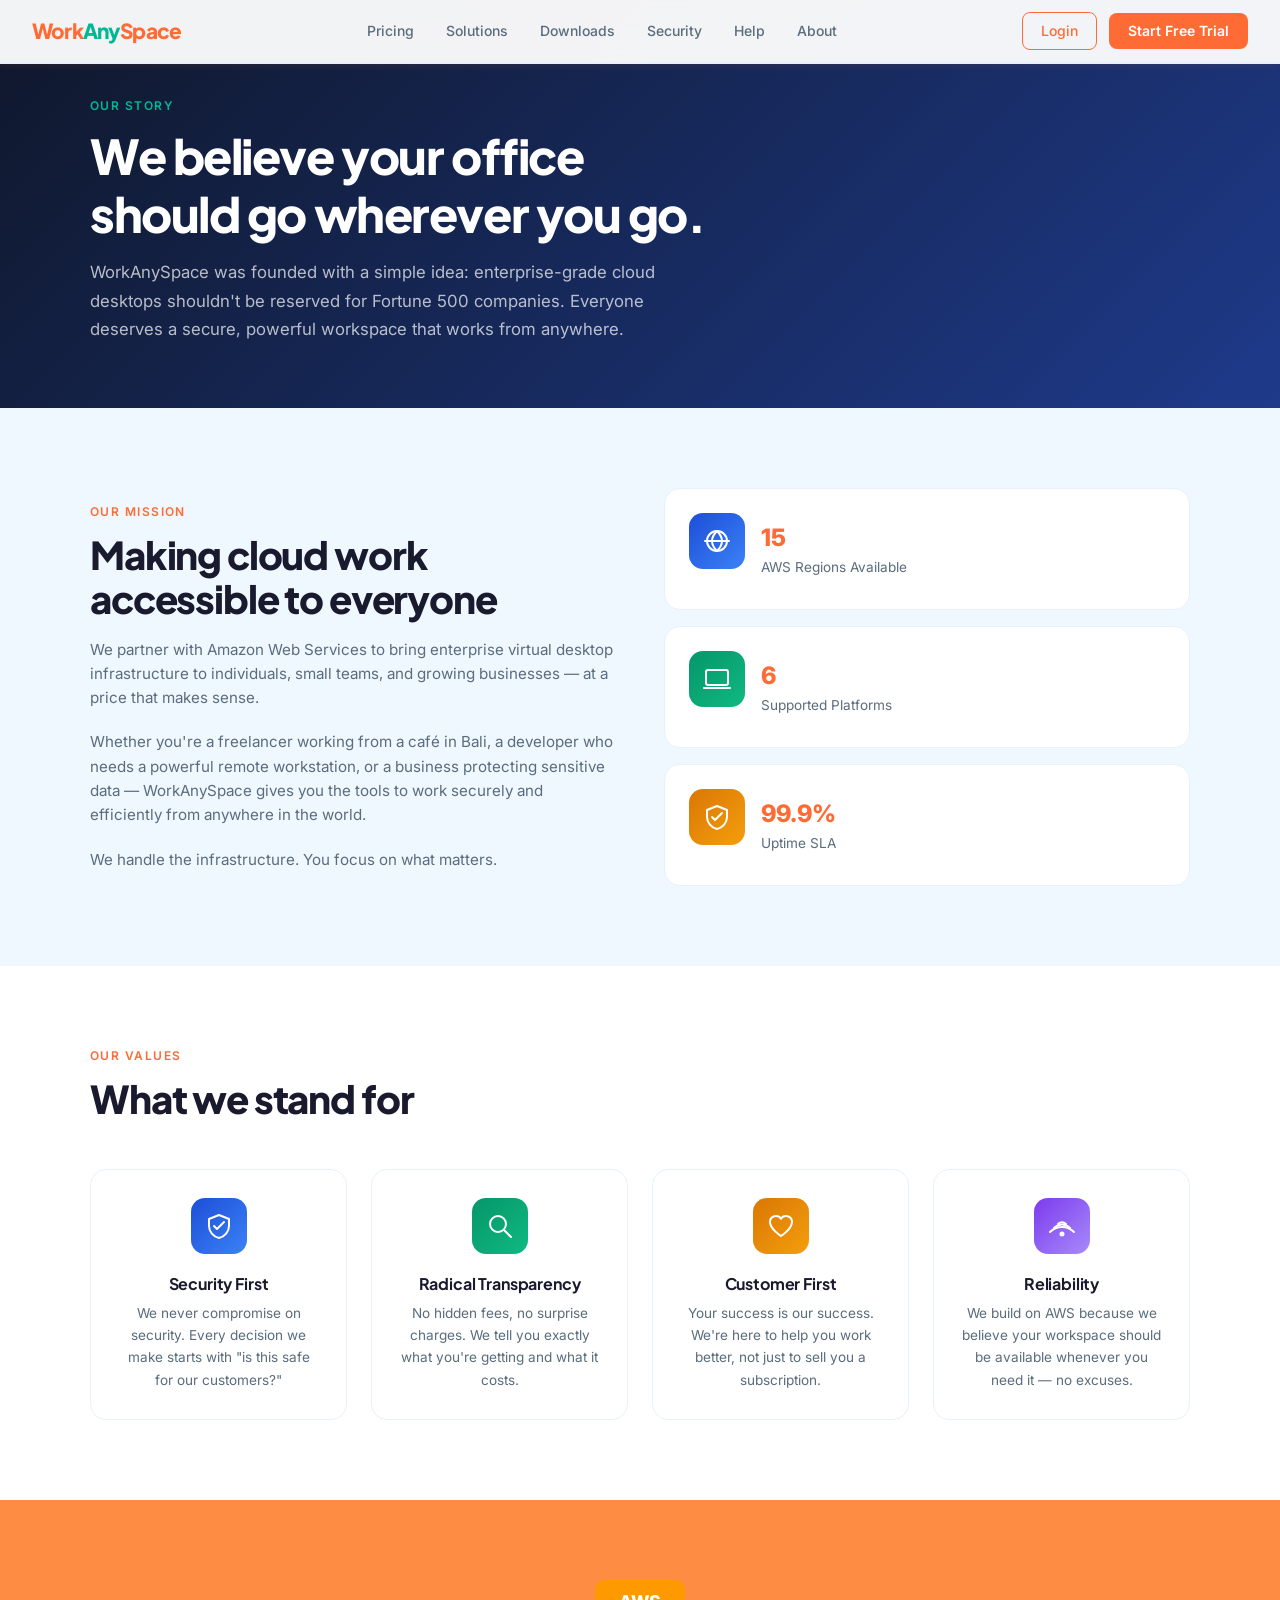
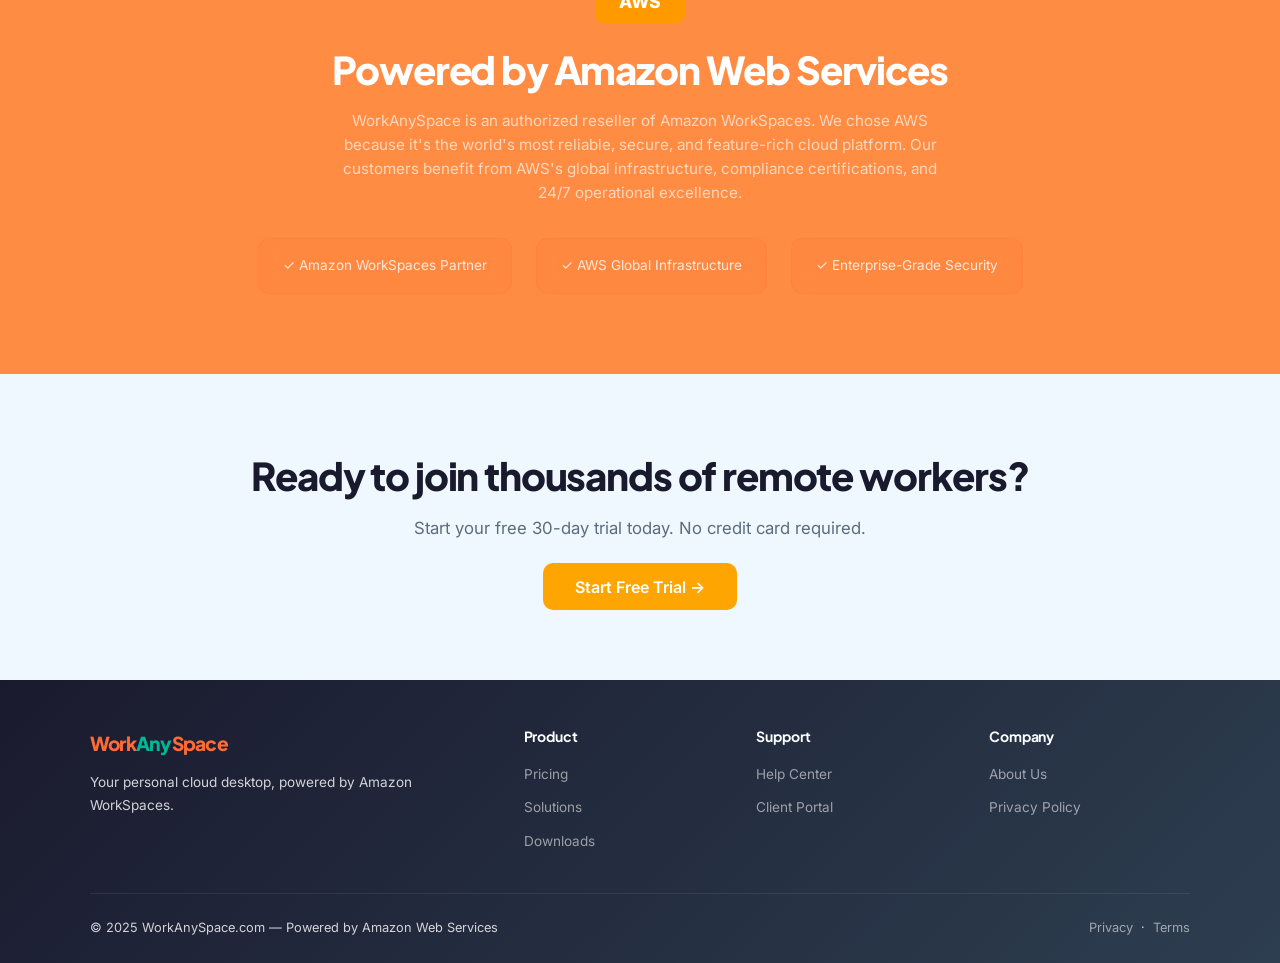
==== about.html @ a906f974 "Add files via upload" ====
<!DOCTYPE html>
<html lang="en">
<head>
  <meta charset="UTF-8" />
  <meta name="viewport" content="width=device-width, initial-scale=1.0" />
  <title>About Us – WorkAnySpace</title>
  <meta name="description" content="Learn about WorkAnySpace — our mission to make cloud desktops accessible to everyone, powered by Amazon Web Services." />
  <link rel="stylesheet" href="styles.css" />
  <!-- Google tag (gtag.js) -->
  <script async src="https://www.googletagmanager.com/gtag/js?id=G-0SPVFYB1VT"></script>
  <script>
    window.dataLayer = window.dataLayer || [];
    function gtag(){dataLayer.push(arguments);}
    gtag('js', new Date());
    gtag('config', 'G-0SPVFYB1VT');
  </script>
</head>
<body>

<nav>
  <a href="index.html" class="nav-logo">Work<span>Any</span>Space</a>
  <ul class="nav-links">
    <li><a href="pricing.html">Pricing</a></li>
    <li><a href="solutions.html">Solutions</a></li>
    <li><a href="downloads.html">Downloads</a></li>
    <li><a href="security.html">Security</a></li>
    <li><a href="help.html">Help</a></li>
    <li><a href="about.html">About</a></li>
  </ul>
  <div class="nav-actions">
    <a href="dashboard.html" class="btn-outline">Login</a>
    <a href="pricing.html" class="btn-primary">Start Free Trial</a>
  </div>
</nav>

<!-- ABOUT HERO -->
<div class="about-hero">
  <div class="section-inner">
    <div class="section-label" style="color:var(--accent-green);">Our Story</div>
    <h1>We believe your office<br/>should go wherever you go.</h1>
    <p>WorkAnySpace was founded with a simple idea: enterprise-grade cloud desktops shouldn't be reserved for Fortune 500 companies. Everyone deserves a secure, powerful workspace that works from anywhere.</p>
  </div>
</div>

<!-- MISSION -->
<section style="background: var(--bg-light);">
  <div class="section-inner">
    <div style="display:grid; grid-template-columns: 1fr 1fr; gap:3rem; align-items:center;">
      <div>
        <div class="section-label">Our Mission</div>
        <h2 class="section-title">Making cloud work accessible to everyone</h2>
        <p style="color:var(--text-muted); font-size:0.95rem; margin-bottom:1.25rem;">We partner with Amazon Web Services to bring enterprise virtual desktop infrastructure to individuals, small teams, and growing businesses — at a price that makes sense.</p>
        <p style="color:var(--text-muted); font-size:0.95rem; margin-bottom:1.25rem;">Whether you're a freelancer working from a café in Bali, a developer who needs a powerful remote workstation, or a business protecting sensitive data — WorkAnySpace gives you the tools to work securely and efficiently from anywhere in the world.</p>
        <p style="color:var(--text-muted); font-size:0.95rem;">We handle the infrastructure. You focus on what matters.</p>
      </div>
      <div style="display:flex; flex-direction:column; gap:1rem;">
        <div style="background:var(--bg-white); border:1px solid var(--border); border-radius:16px; padding:1.5rem; display:flex; gap:1rem; align-items:center;">
          <div class="icon"><svg viewBox="0 0 28 28" fill="none" stroke="#fff" stroke-width="2" stroke-linecap="round" stroke-linejoin="round"><circle cx="14" cy="14" r="10"/><path d="M2 14h24M14 4c-3 3-5 6-5 10s2 7 5 10M14 4c3 3 5 6 5 10s-2 7-5 10"/></svg></div>
          <div>
            <div style="font-size:1.5rem; font-weight:800; color:var(--primary);">15</div>
            <div style="font-size:0.85rem; color:var(--text-muted);">AWS Regions Available</div>
          </div>
        </div>
        <div style="background:var(--bg-white); border:1px solid var(--border); border-radius:16px; padding:1.5rem; display:flex; gap:1rem; align-items:center;">
          <div class="icon icon-green"><svg viewBox="0 0 28 28" fill="none" stroke="#fff" stroke-width="2" stroke-linecap="round" stroke-linejoin="round"><rect x="3" y="5" width="22" height="15" rx="2"/><path d="M1 23h26"/><path d="M10 20h8"/></svg></div>
          <div>
            <div style="font-size:1.5rem; font-weight:800; color:var(--primary);">6</div>
            <div style="font-size:0.85rem; color:var(--text-muted);">Supported Platforms</div>
          </div>
        </div>
        <div style="background:var(--bg-white); border:1px solid var(--border); border-radius:16px; padding:1.5rem; display:flex; gap:1rem; align-items:center;">
          <div class="icon icon-orange"><svg viewBox="0 0 28 28" fill="none" stroke="#fff" stroke-width="2" stroke-linecap="round" stroke-linejoin="round"><path d="M14 3L4 7v7c0 5.5 4.3 10.7 10 12 5.7-1.3 10-6.5 10-12V7L14 3z"/><polyline points="9,14 12,17 19,10"/></svg></div>
          <div>
            <div style="font-size:1.5rem; font-weight:800; color:var(--primary);">99.9%</div>
            <div style="font-size:0.85rem; color:var(--text-muted);">Uptime SLA</div>
          </div>
        </div>
      </div>
    </div>
  </div>
</section>

<!-- VALUES -->
<section style="background: var(--bg-white);">
  <div class="section-inner">
    <div class="section-label">Our Values</div>
    <h2 class="section-title">What we stand for</h2>
    <div class="values-grid">
      <div class="value-card">
        <div class="value-icon"><div class="icon"><svg viewBox="0 0 28 28" fill="none" stroke="#fff" stroke-width="2" stroke-linecap="round" stroke-linejoin="round"><path d="M14 3L4 7v7c0 5.5 4.3 10.7 10 12 5.7-1.3 10-6.5 10-12V7L14 3z"/><polyline points="9,14 12,17 19,10"/></svg></div></div>
        <h3>Security First</h3>
        <p>We never compromise on security. Every decision we make starts with "is this safe for our customers?"</p>
      </div>
      <div class="value-card">
        <div class="value-icon"><div class="icon icon-green"><svg viewBox="0 0 28 28" fill="none" stroke="#fff" stroke-width="2" stroke-linecap="round" stroke-linejoin="round"><circle cx="12" cy="12" r="8"/><line x1="18" y1="18" x2="25" y2="25"/></svg></div></div>
        <h3>Radical Transparency</h3>
        <p>No hidden fees, no surprise charges. We tell you exactly what you're getting and what it costs.</p>
      </div>
      <div class="value-card">
        <div class="value-icon"><div class="icon icon-orange"><svg viewBox="0 0 28 28" fill="none" stroke="#fff" stroke-width="2" stroke-linecap="round" stroke-linejoin="round"><path d="M14 24S3 17 3 10a6 6 0 0111-3.3A6 6 0 0125 10c0 7-11 14-11 14z"/></svg></div></div>
        <h3>Customer First</h3>
        <p>Your success is our success. We're here to help you work better, not just to sell you a subscription.</p>
      </div>
      <div class="value-card">
        <div class="value-icon"><div class="icon icon-purple"><svg viewBox="0 0 28 28" fill="none" stroke="#fff" stroke-width="2" stroke-linecap="round" stroke-linejoin="round"><path d="M2 20c3.3-3.3 7.8-5 12-5s8.7 1.7 12 5"/><path d="M6 16c2.2-2.2 5.2-3.5 8-3.5s5.8 1.3 8 3.5"/><path d="M10 12c1.1-1.1 2.6-1.8 4-1.8s2.9.7 4 1.8"/><circle cx="14" cy="22" r="1.5" fill="#fff"/></svg></div></div>
        <h3>Reliability</h3>
        <p>We build on AWS because we believe your workspace should be available whenever you need it — no excuses.</p>
      </div>
    </div>
  </div>
</section>

<!-- AWS PARTNERSHIP -->
<section style="background: var(--primary-dark);">
  <div class="section-inner" style="text-align:center;">
    <div style="display:inline-block; background:#FF9900; color:#fff; font-weight:800; padding:0.5rem 1.5rem; border-radius:10px; font-size:1.1rem; margin-bottom:1.5rem;">AWS</div>
    <h2 class="section-title" style="color:#fff;">Powered by Amazon Web Services</h2>
    <p style="color:rgba(255,255,255,0.65); max-width:600px; margin:0 auto 2rem; font-size:0.95rem;">WorkAnySpace is an authorized reseller of Amazon WorkSpaces. We chose AWS because it's the world's most reliable, secure, and feature-rich cloud platform. Our customers benefit from AWS's global infrastructure, compliance certifications, and 24/7 operational excellence.</p>
    <div style="display:flex; justify-content:center; gap:1.5rem; flex-wrap:wrap;">
      <div style="background:var(--glass-bg); border:1px solid var(--glass-border); border-radius:12px; padding:1rem 1.5rem; color:rgba(255,255,255,0.8); font-size:0.85rem; backdrop-filter:blur(8px);">✓ Amazon WorkSpaces Partner</div>
      <div style="background:var(--glass-bg); border:1px solid var(--glass-border); border-radius:12px; padding:1rem 1.5rem; color:rgba(255,255,255,0.8); font-size:0.85rem; backdrop-filter:blur(8px);">✓ AWS Global Infrastructure</div>
      <div style="background:var(--glass-bg); border:1px solid var(--glass-border); border-radius:12px; padding:1rem 1.5rem; color:rgba(255,255,255,0.8); font-size:0.85rem; backdrop-filter:blur(8px);">✓ Enterprise-Grade Security</div>
    </div>
  </div>
</section>

<!-- CTA -->
<section style="background: var(--bg-light); text-align:center;">
  <div class="section-inner">
    <h2 class="section-title">Ready to join thousands of remote workers?</h2>
    <p class="section-sub" style="margin: 0 auto 2rem;">Start your free 30-day trial today. No credit card required.</p>
    <a href="pricing.html" class="btn-primary btn-large btn-orange">Start Free Trial →</a>
  </div>
</section>

<footer>
  <div class="footer-grid">
    <div class="footer-brand">
      <a href="index.html" class="nav-logo">Work<span>Any</span>Space</a>
      <p>Your personal cloud desktop, powered by Amazon WorkSpaces.</p>
    </div>
    <div class="footer-col"><h4>Product</h4><ul>
      <li><a href="pricing.html">Pricing</a></li>
      <li><a href="solutions.html">Solutions</a></li>
      <li><a href="downloads.html">Downloads</a></li>
    </ul></div>
    <div class="footer-col"><h4>Support</h4><ul>
      <li><a href="help.html">Help Center</a></li>
      <li><a href="dashboard.html">Client Portal</a></li>
    </ul></div>
    <div class="footer-col"><h4>Company</h4><ul>
      <li><a href="about.html">About Us</a></li>
      <li><a href="privacy.html">Privacy Policy</a></li>
    </ul></div>
  </div>
  <div class="footer-bottom">
    <span>© 2025 WorkAnySpace.com — Powered by Amazon Web Services</span>
    <span><a href="privacy.html">Privacy</a> &nbsp;·&nbsp; <a href="terms.html">Terms</a></span>
  </div>
</footer>

</body>
</html>
---- styles.css ----
@import url('https://fonts.googleapis.com/css2?family=Plus+Jakarta+Sans:wght@400;500;600;700;800&family=Inter:wght@300;400;500;600&display=swap');

:root {
  --primary: #FF6B35;
  --primary-dark: #FF8C42;
  --accent-green: #00B894;
  --accent-orange: #FFA502;
  --bg-light: #F0F8FF;
  --bg-white: #ffffff;
  --text-dark: #1A1A2E;
  --text-muted: #5A6C7D;
  --border: #E8F0FF;
  --glass-bg: rgba(255, 107, 53, 0.1);
  --glass-border: rgba(255, 107, 53, 0.2);
  --font-heading: 'Plus Jakarta Sans', sans-serif;
  --font-body: 'Inter', sans-serif;
}

html {
  box-sizing: border-box;
}

*, *::before, *::after {
  box-sizing: inherit;
  margin: 0;
  padding: 0;
}

body {
  font-family: var(--font-body);
  background: var(--bg-light);
  color: var(--text-dark);
  line-height: 1.6;
  font-size: 16px;
  -webkit-font-smoothing: antialiased;
  -moz-osx-font-smoothing: grayscale;
  overflow-x: hidden;
}

/* Apply heading font to all headings */
h1, h2, h3, h4, h5, h6 {
  font-family: var(--font-heading);
  line-height: 1.2;
  letter-spacing: -0.02em;
}

p, li, label, input, select, textarea, button, a {
  font-family: var(--font-body);
  line-height: 1.6;
}

/* Tighten letter-spacing on large display headings */
.hero h1, .section-title, .about-hero h1, .page-hero h1, .dash-header h1 {
  font-family: var(--font-heading);
  letter-spacing: -0.03em;
}

/* NAV */
nav {
  position: fixed; top: 0; width: 100%; z-index: 1000;
  background: rgba(255, 255, 255, 0.95);
  backdrop-filter: blur(12px);
  border-bottom: 2px solid #E8F0FF;
  padding: 0 2rem;
  display: flex; align-items: center; justify-content: space-between;
  height: 64px;
  max-width: 100%;
  box-sizing: border-box;
  box-shadow: 0 2px 8px rgba(255, 107, 53, 0.1);
}
.nav-logo {
  font-family: var(--font-heading);
  font-size: 1.3rem; font-weight: 800; color: #FF6B35;
  text-decoration: none; letter-spacing: -0.04em;
}
.nav-logo span { color: #00B894; }
.nav-links { display: flex; gap: 2rem; list-style: none; }
.nav-links a {
  color: #5A6C7D; text-decoration: none;
  font-size: 0.875rem; font-weight: 500; transition: color 0.2s;
  letter-spacing: 0;
}
.nav-links a:hover { color: #FF6B35; }
.nav-actions { display: flex; gap: 0.75rem; align-items: center; }
.btn-outline {
  padding: 0.45rem 1.1rem; border: 1.5px solid #FF6B35;
  color: #FF6B35; border-radius: 8px; text-decoration: none;
  font-size: 0.875rem; font-weight: 500; transition: all 0.2s;
  font-family: var(--font-body); letter-spacing: 0;
}
.btn-outline:hover { border-color: #FF6B35; background: rgba(255, 107, 53, 0.1); }
.btn-primary {
  padding: 0.45rem 1.2rem; background: #FF6B35;
  color: #fff; border-radius: 8px; text-decoration: none;
  font-size: 0.875rem; font-weight: 600; transition: all 0.2s;
  border: none; cursor: pointer;
  font-family: var(--font-body); letter-spacing: 0;
}
.btn-primary:hover { background: #FF8C42; transform: translateY(-1px); }
.btn-large {
  padding: 0.85rem 2rem; font-size: 1rem; border-radius: 10px;
}
.btn-orange {
  background: var(--accent-orange); color: #fff;
}
.btn-orange:hover { background: #D97706; }

/* HERO */
.hero {
  min-height: 100vh;
  background: linear-gradient(135deg, #E8F4FF 0%, #B3E5FC 50%, #81D4FA 100%);
  display: flex; align-items: center; justify-content: center;
  text-align: center; padding: 6rem 2rem 4rem;
  position: relative; overflow: hidden;
}
.hero::before {
  content: '';
  position: absolute; inset: 0;
  background: radial-gradient(ellipse at 50% 50%, rgba(255, 107, 53, 0.15) 0%, transparent 70%);
}
.hero-grid {
  position: absolute; inset: 0; opacity: 0.05;
  background-image: linear-gradient(rgba(255,255,255,0.5) 1px, transparent 1px),
    linear-gradient(90deg, rgba(255,255,255,0.5) 1px, transparent 1px);
  background-size: 60px 60px;
}
.hero-content { position: relative; z-index: 1; max-width: 800px; }
.status-badge {
  display: inline-flex; align-items: center; gap: 0.5rem;
  background: rgba(16,185,129,0.15); border: 1px solid rgba(16,185,129,0.3);
  color: var(--accent-green); padding: 0.35rem 1rem; border-radius: 999px;
  font-size: 0.8rem; font-weight: 500; margin-bottom: 1.5rem;
}
.status-dot {
  width: 8px; height: 8px; background: var(--accent-green);
  border-radius: 50%; animation: pulse 2s infinite;
}
@keyframes pulse {
  0%,100% { opacity: 1; transform: scale(1); }
  50% { opacity: 0.5; transform: scale(1.3); }
}
.hero h1 {
  font-family: var(--font-heading);
  font-size: clamp(2.4rem, 5.5vw, 4rem); font-weight: 800;
  color: #1A1A2E; line-height: 1.1; margin-bottom: 1.25rem;
  letter-spacing: -0.03em;
}
.hero h1 span { color: #FF6B35; }
.hero p {
  font-family: var(--font-body);
  font-size: 1.125rem; color: #5A6C7D;
  max-width: 580px; margin: 0 auto 2rem;
  line-height: 1.7; font-weight: 400;
}
.hero-cta { display: flex; gap: 1rem; justify-content: center; flex-wrap: wrap; }
.free-note {
  margin-top: 1rem; font-size: 0.8rem; color: rgba(255,255,255,0.45);
}
.hero-devices {
  margin-top: 4rem; display: flex; justify-content: center; gap: 1.5rem;
  flex-wrap: wrap;
}
.device-pill {
  background: var(--glass-bg); border: 1px solid var(--glass-border);
  backdrop-filter: blur(8px); color: rgba(255,255,255,0.8);
  padding: 0.4rem 1rem; border-radius: 999px; font-size: 0.8rem;
}

/* SECTIONS */
section { padding: 5rem 2rem; box-sizing: border-box; }
.section-inner { max-width: 1100px; margin: 0 auto; }
.section-label {
  font-family: var(--font-body);
  font-size: 0.75rem; font-weight: 600; letter-spacing: 0.12em;
  text-transform: uppercase; color: var(--primary); margin-bottom: 0.75rem;
}
.section-title {
  font-family: var(--font-heading);
  font-size: clamp(1.9rem, 3vw, 2.6rem); font-weight: 800;
  color: var(--text-dark); letter-spacing: -0.03em; margin-bottom: 1rem;
  line-height: 1.15;
}
.section-sub {
  font-family: var(--font-body);
  font-size: 1.05rem; color: var(--text-muted); max-width: 560px;
  line-height: 1.7;
}

/* FEATURES GRID */
.features-grid {
  display: grid; grid-template-columns: repeat(auto-fit, minmax(240px, 1fr));
  gap: 1.5rem; margin-top: 3rem;
}
.feature-card {
  background: var(--bg-white); border: 1px solid var(--border);
  border-radius: 16px; padding: 1.75rem;
  transition: transform 0.2s, box-shadow 0.2s;
}
.feature-card:hover { transform: translateY(-4px); box-shadow: 0 12px 40px rgba(0,0,0,0.08); }
.feature-icon {
  width: 64px; height: 64px;
  display: flex; align-items: center; justify-content: center;
  margin-bottom: 1rem; overflow: visible; background: none;
}
.feature-card h3 { font-family: var(--font-heading); font-size: 1rem; font-weight: 700; margin-bottom: 0.5rem; letter-spacing: -0.01em; }
.feature-card p { font-family: var(--font-body); font-size: 0.875rem; color: var(--text-muted); line-height: 1.65; }

/* STEPS */
.steps { background: var(--primary-dark); }
.steps .section-title, .steps .section-label { color: #fff; }
.steps .section-sub { color: rgba(255,255,255,0.6); }
.steps-grid {
  display: grid; grid-template-columns: repeat(auto-fit, minmax(220px, 1fr));
  gap: 2rem; margin-top: 3rem;
}
.step-card {
  background: var(--glass-bg); border: 1px solid var(--glass-border);
  backdrop-filter: blur(8px); border-radius: 16px; padding: 2rem;
  text-align: center; position: relative;
}
.step-num {
  width: 64px; height: 64px;
  display: flex; align-items: center; justify-content: center;
  margin: 0 auto 1rem; overflow: hidden;
}
.step-card h3 { font-family: var(--font-heading); color: #fff; font-size: 1rem; font-weight: 700; margin-bottom: 0.5rem; letter-spacing: -0.01em; }
.step-card p { font-family: var(--font-body); color: rgba(255,255,255,0.6); font-size: 0.875rem; line-height: 1.65; }

/* TRUST BANNER */
.trust-banner {
  background: linear-gradient(135deg, #EFF6FF, #DBEAFE);
  border: 1px solid #BFDBFE; border-radius: 16px;
  padding: 2rem; margin-top: 3rem;
  display: flex; align-items: center; gap: 1.5rem; flex-wrap: wrap;
}
.trust-banner .aws-badge {
  background: #FF9900; color: #fff; font-weight: 800;
  padding: 0.4rem 1rem; border-radius: 8px; font-size: 0.9rem;
}
.trust-banner p { color: var(--text-muted); font-size: 0.9rem; flex: 1; }

/* PRICING */
.pricing-grid {
  display: grid; grid-template-columns: repeat(auto-fit, minmax(220px, 1fr));
  gap: 1.25rem; margin-top: 3rem;
}
.plan-card {
  background: var(--bg-white); border: 2px solid var(--border);
  border-radius: 20px; padding: 2rem; position: relative;
  transition: transform 0.2s, box-shadow 0.2s;
}
.plan-card:hover { transform: translateY(-4px); box-shadow: 0 16px 48px rgba(0,0,0,0.1); }
.plan-card.popular { border-color: var(--primary); }
.popular-badge {
  position: absolute; top: -14px; left: 50%; transform: translateX(-50%);
  background: var(--primary); color: #fff;
  padding: 0.25rem 1rem; border-radius: 999px; font-size: 0.75rem; font-weight: 600;
}
.free-badge {
  background: var(--accent-green); color: #fff;
  padding: 0.25rem 0.75rem; border-radius: 999px;
  font-size: 0.75rem; font-weight: 600; display: inline-block; margin-bottom: 1rem;
}
.plan-name { font-family: var(--font-heading); font-size: 1.15rem; font-weight: 700; margin-bottom: 0.25rem; letter-spacing: -0.02em; }
.plan-specs { font-family: var(--font-body); font-size: 0.8rem; color: var(--text-muted); margin-bottom: 1rem; }
.plan-price { font-family: var(--font-heading); font-size: 2rem; font-weight: 800; color: var(--text-dark); letter-spacing: -0.03em; }
.plan-price span { font-size: 0.9rem; font-weight: 400; color: var(--text-muted); }
.plan-price-block { margin: 0.75rem 0; }
.plan-price-free { font-family: var(--font-heading); font-size: 4rem; font-weight: 800; color: var(--accent-green); line-height: 1; letter-spacing: -0.04em; text-shadow: 0 2px 12px rgba(16,185,129,0.25); }
.plan-price-free-label { font-size: 0.85rem; font-weight: 500; color: var(--text-muted); vertical-align: middle; margin-left: 0.25rem; letter-spacing: 0; }
.plan-price-after { font-size: 0.85rem; color: var(--text-muted); margin-top: 0.4rem; }
.plan-features { list-style: none; margin: 1.25rem 0; }
.plan-features li {
  font-family: var(--font-body);
  font-size: 0.875rem; color: var(--text-muted);
  padding: 0.35rem 0; border-bottom: 1px solid var(--border);
  display: flex; align-items: center; gap: 0.5rem; line-height: 1.5;
}
.plan-features li::before { content: '✓'; color: var(--accent-green); font-weight: 700; }

/* ORDER FORM */
.order-section { background: linear-gradient(135deg, #E8F4FF, #F0F8FF); }
.order-section .section-title { color: #1A1A2E; }
.order-section .section-label { color: #FF6B35; }
.order-form {
  background: rgba(255, 107, 53, 0.08); border: 2px solid #FFD4B8;
  border-radius: 20px; padding: 2.5rem; margin-top: 2rem;
  width: 100%;
  box-sizing: border-box;
}
.form-grid { display: grid; grid-template-columns: 1fr 1fr; gap: 1.5rem; max-width: 100%; }
.form-group { display: flex; flex-direction: column; gap: 0.5rem; }
.form-group.full { grid-column: 1/-1; }
.form-group label { font-family: var(--font-body); font-size: 0.8rem; font-weight: 600; color: #1A1A2E; letter-spacing: 0.02em; text-transform: uppercase; }
.form-group select, .form-group input {
  padding: 0.75rem 1rem; border-radius: 10px;
  border: 2px solid #E8F0FF;
  background: #fff; color: #1A1A2E;
  font-size: 0.9rem; font-family: var(--font-body);
  outline: none; transition: border-color 0.2s;
}
.form-group select:focus, .form-group input:focus { border-color: #FF6B35; }
.form-group select option { background: #fff; color: #1A1A2E; }
.order-summary {
  background: rgba(16,185,129,0.1); border: 1px solid rgba(16,185,129,0.3);
  border-radius: 12px; padding: 1.5rem; margin-top: 1.5rem;
}
.order-summary h4 { color: #fff; font-size: 1rem; margin-bottom: 1rem; }
.summary-row {
  display: flex; justify-content: space-between;
  font-size: 0.875rem; color: rgba(255,255,255,0.7); padding: 0.35rem 0;
}
.summary-row.total {
  border-top: 1px solid rgba(255,255,255,0.15); margin-top: 0.5rem;
  padding-top: 0.75rem; font-weight: 700; color: #fff; font-size: 1rem;
}
.summary-row .free-tag { color: var(--accent-green); font-weight: 700; }

/* SOLUTIONS */
.solutions-grid {
  display: grid; grid-template-columns: repeat(auto-fit, minmax(300px, 1fr));
  gap: 1.5rem; margin-top: 3rem;
}
.solution-card {
  background: var(--bg-white); border: 1px solid var(--border);
  border-radius: 20px; padding: 2rem; overflow: hidden; position: relative;
}
.solution-card::before {
  content: ''; position: absolute; top: 0; left: 0; right: 0; height: 4px;
  background: linear-gradient(90deg, var(--primary), var(--accent-green));
}
.solution-icon { margin-bottom: 1rem; display: block; width: 64px; height: 64px; overflow: hidden; }
.solution-card h3 { font-family: var(--font-heading); font-size: 1.1rem; font-weight: 700; margin-bottom: 0.75rem; letter-spacing: -0.02em; }
.solution-card p { font-family: var(--font-body); font-size: 0.875rem; color: var(--text-muted); line-height: 1.65; }
.solution-tags { display: flex; flex-wrap: wrap; gap: 0.5rem; margin-top: 1rem; }
.tag {
  background: #EFF6FF; color: var(--primary);
  padding: 0.2rem 0.6rem; border-radius: 6px; font-size: 0.75rem; font-weight: 500;
}

/* DOWNLOADS */
.downloads-grid {
  display: grid; grid-template-columns: repeat(auto-fit, minmax(180px, 1fr));
  gap: 1.25rem; margin-top: 3rem;
}
.download-card {
  background: var(--bg-white); border: 1px solid var(--border);
  border-radius: 16px; padding: 1.75rem; text-align: center;
  text-decoration: none; color: var(--text-dark);
  transition: all 0.2s;
}
.download-card:hover {
  border-color: var(--primary); transform: translateY(-3px);
  box-shadow: 0 8px 24px rgba(29,78,216,0.12);
}
.download-icon { margin-bottom: 0.75rem; display: flex; justify-content: center; width: 64px; height: 64px; overflow: hidden; margin-left: auto; margin-right: auto; }
.download-card h3 { font-family: var(--font-heading); font-size: 0.95rem; font-weight: 700; margin-bottom: 0.25rem; letter-spacing: -0.01em; }
.download-card p { font-family: var(--font-body); font-size: 0.8rem; color: var(--text-muted); }
.web-access {
  background: linear-gradient(135deg, #EFF6FF, #DBEAFE);
  border: 2px dashed var(--primary); border-radius: 16px;
  padding: 2rem; text-align: center; margin-top: 2rem;
}
.web-access h3 { font-size: 1.1rem; font-weight: 700; margin-bottom: 0.5rem; }
.web-access p { font-size: 0.875rem; color: var(--text-muted); }

/* SECURITY */
.security-hero { background: var(--primary-dark); padding: 5rem 2rem; }
.security-hero .section-title { color: #fff; }
.security-hero .section-label { color: var(--accent-green); }
.security-hero .section-sub { color: rgba(255,255,255,0.6); }
.security-grid {
  display: grid; grid-template-columns: repeat(auto-fit, minmax(280px, 1fr));
  gap: 1.5rem; margin-top: 3rem;
}
.security-card {
  background: var(--glass-bg); border: 1px solid var(--glass-border);
  backdrop-filter: blur(8px); border-radius: 16px; padding: 1.75rem;
}
.security-card h3 { font-family: var(--font-heading); color: #fff; font-size: 1rem; font-weight: 700; margin-bottom: 0.75rem; letter-spacing: -0.01em; }
.security-card p { font-family: var(--font-body); color: rgba(255,255,255,0.65); font-size: 0.875rem; line-height: 1.65; }
.security-icon { margin-bottom: 0.75rem; display: block; width: 64px; height: 64px; overflow: hidden; }

/* FAQ */
.faq-list { margin-top: 2.5rem; max-width: 760px; }
.faq-item {
  border: 1px solid var(--border); border-radius: 12px;
  margin-bottom: 0.75rem; overflow: hidden;
}
.faq-q {
  padding: 1.1rem 1.25rem; font-family: var(--font-heading); font-weight: 600; font-size: 0.95rem;
  cursor: pointer; display: flex; justify-content: space-between; align-items: center;
  background: var(--bg-white); user-select: none; letter-spacing: -0.01em;
}
.faq-q:hover { background: #F1F5F9; }
.faq-a {
  padding: 0 1.25rem; max-height: 0; overflow: hidden;
  transition: max-height 0.3s ease, padding 0.3s;
  font-family: var(--font-body); font-size: 0.875rem; color: var(--text-muted);
  background: var(--bg-white); line-height: 1.7;
}
.faq-item.open .faq-a { max-height: 200px; padding: 0.75rem 1.25rem 1.25rem; }
.faq-item.open .faq-arrow { transform: rotate(180deg); }
.faq-arrow { transition: transform 0.3s; font-size: 0.8rem; color: var(--text-muted); }

/* ABOUT */
.about-hero { background: linear-gradient(135deg, #0F172A, #1e3a8a); padding: 6rem 2rem 4rem; }
.about-hero h1 { font-family: var(--font-heading); color: #fff; font-size: clamp(2rem, 4vw, 3rem); font-weight: 800; margin-bottom: 1rem; letter-spacing: -0.03em; }
.about-hero p { font-family: var(--font-body); color: rgba(255,255,255,0.7); font-size: 1.05rem; max-width: 600px; line-height: 1.7; }
.values-grid {
  display: grid; grid-template-columns: repeat(auto-fit, minmax(220px, 1fr));
  gap: 1.5rem; margin-top: 3rem;
}
.value-card {
  background: var(--bg-white); border: 1px solid var(--border);
  border-radius: 16px; padding: 1.75rem; text-align: center;
}
.value-icon { margin-bottom: 0.75rem; display: flex; justify-content: center; width: 64px; height: 64px; overflow: hidden; margin-left: auto; margin-right: auto; }
.value-card h3 { font-family: var(--font-heading); font-size: 1rem; font-weight: 700; margin-bottom: 0.5rem; letter-spacing: -0.01em; }
.value-card p { font-family: var(--font-body); font-size: 0.85rem; color: var(--text-muted); line-height: 1.65; }

/* DASHBOARD */
.dashboard-layout {
  display: grid; grid-template-columns: 240px 1fr;
  min-height: calc(100vh - 64px); margin-top: 64px;
}
.sidebar {
  background: var(--primary-dark); padding: 2rem 1rem;
  border-right: 1px solid rgba(255,255,255,0.08);
}
.sidebar-nav { list-style: none; margin-top: 1rem; }
.sidebar-nav li a {
  display: flex; align-items: center; gap: 0.5rem;
  padding: 0.75rem 1rem; border-radius: 10px;
  color: rgba(255,255,255,0.65); text-decoration: none;
  font-size: 0.875rem; font-weight: 500; transition: all 0.2s;
}
.sidebar-nav li a:hover, .sidebar-nav li a.active {
  background: rgba(255,255,255,0.1); color: #fff;
}
.sidebar-nav li a.active { background: var(--primary); }
.dashboard-main { padding: 2.5rem; background: var(--bg-light); }
.dash-header { margin-bottom: 2rem; }
.dash-header h1 { font-family: var(--font-heading); font-size: 1.5rem; font-weight: 800; letter-spacing: -0.02em; }
.dash-header p { font-family: var(--font-body); color: var(--text-muted); font-size: 0.9rem; }
.dash-grid {
  display: grid; grid-template-columns: repeat(auto-fit, minmax(220px, 1fr));
  gap: 1.25rem; margin-bottom: 2rem;
}
.dash-card {
  background: var(--bg-white); border: 1px solid var(--border);
  border-radius: 16px; padding: 1.5rem;
}
.dash-card .label { font-family: var(--font-body); font-size: 0.75rem; color: var(--text-muted); font-weight: 500; margin-bottom: 0.5rem; letter-spacing: 0.04em; text-transform: uppercase; }
.dash-card .value { font-family: var(--font-heading); font-size: 1.8rem; font-weight: 800; color: var(--text-dark); letter-spacing: -0.03em; }
.dash-card .sub { font-family: var(--font-body); font-size: 0.8rem; color: var(--text-muted); margin-top: 0.25rem; }
.trial-bar { background: #ECFDF5; border: 1px solid #A7F3D0; border-radius: 12px; padding: 1.25rem; margin-bottom: 2rem; }
.trial-bar h4 { font-size: 0.9rem; font-weight: 700; color: #065F46; margin-bottom: 0.5rem; }
.progress-track { background: #D1FAE5; border-radius: 999px; height: 8px; }
.progress-fill { background: var(--accent-green); height: 8px; border-radius: 999px; width: 20%; }
.trial-bar p { font-size: 0.8rem; color: #065F46; margin-top: 0.5rem; }
.dash-section { background: var(--bg-white); border: 1px solid var(--border); border-radius: 16px; padding: 1.5rem; margin-bottom: 1.5rem; }
.dash-section h3 { font-family: var(--font-heading); font-size: 1rem; font-weight: 700; margin-bottom: 1rem; letter-spacing: -0.01em; }
.ticket-form { display: flex; flex-direction: column; gap: 0.75rem; }
.ticket-form input, .ticket-form textarea, .ticket-form select {
  padding: 0.75rem 1rem; border: 1px solid var(--border);
  border-radius: 10px; font-family: var(--font-body);
  font-size: 0.875rem; outline: none; transition: border-color 0.2s;
}
.ticket-form input:focus, .ticket-form textarea:focus, .ticket-form select:focus { border-color: var(--primary); }
.ticket-form textarea { resize: vertical; min-height: 100px; }

/* FOOTER */
footer {
  background: linear-gradient(135deg, #1A1A2E, #2D3E50); color: rgba(255,255,255,0.8);
  padding: 3rem 2rem 1.5rem;
  box-sizing: border-box;
}
.footer-grid {
  max-width: 1100px; margin: 0 auto;
  display: grid; grid-template-columns: 2fr 1fr 1fr 1fr; gap: 2rem;
  padding-bottom: 2rem; border-bottom: 1px solid rgba(255,255,255,0.08);
}
.footer-brand .nav-logo { font-size: 1.2rem; display: block; margin-bottom: 0.75rem; }
.footer-brand p { font-size: 0.85rem; line-height: 1.7; }
.footer-col h4 { font-family: var(--font-heading); color: #fff; font-size: 0.875rem; font-weight: 700; margin-bottom: 1rem; letter-spacing: -0.01em; }
.footer-col ul { list-style: none; }
.footer-col ul li { margin-bottom: 0.5rem; }
.footer-col ul li a { color: rgba(255,255,255,0.55); text-decoration: none; font-size: 0.85rem; transition: color 0.2s; }
.footer-col ul li a:hover { color: #fff; }
.footer-bottom {
  max-width: 1100px; margin: 1.5rem auto 0;
  display: flex; justify-content: space-between; align-items: center;
  font-size: 0.8rem; flex-wrap: wrap; gap: 0.5rem;
}
.footer-bottom a { color: rgba(255,255,255,0.55); text-decoration: none; }

/* PAGE HERO */
.page-hero {
  background: linear-gradient(135deg, #E8F4FF, #B3E5FC);
  padding: 7rem 2rem 4rem; text-align: center;
  box-sizing: border-box;
}
.page-hero h1 { font-family: var(--font-heading); color: #1A1A2E; font-size: clamp(1.9rem, 4vw, 2.9rem); font-weight: 800; margin-bottom: 0.75rem; letter-spacing: -0.03em; }
.page-hero p { font-family: var(--font-body); color: #5A6C7D; font-size: 1rem; max-width: 560px; margin: 0 auto; line-height: 1.7; }

/* SVG ICONS - replaces sprite */
.icon {
  display: inline-flex; align-items: center; justify-content: center;
  width: 56px; height: 56px; border-radius: 14px;
  background: linear-gradient(135deg, #1D4ED8, #3B82F6);
  margin-bottom: 1rem; flex-shrink: 0;
}
.icon svg { width: 28px; height: 28px; }
.icon-green { background: linear-gradient(135deg, #059669, #10B981); }
.icon-orange { background: linear-gradient(135deg, #D97706, #F59E0B); }
.icon-purple { background: linear-gradient(135deg, #7C3AED, #A78BFA); }
.icon-dark   { background: linear-gradient(135deg, #0F172A, #1e3a8a); }

/* container resets */
.feature-icon { width: 56px; height: 56px; border-radius: 0;
  display: flex; align-items: center; justify-content: center; margin-bottom: 1rem; }
.feature-icon.icon { background: linear-gradient(135deg, #1D4ED8, #3B82F6); border-radius: 14px; }
.feature-icon.icon-green { background: linear-gradient(135deg, #059669, #10B981); }
.feature-icon.icon-orange { background: linear-gradient(135deg, #D97706, #F59E0B); }
.feature-icon.icon-purple { background: linear-gradient(135deg, #7C3AED, #A78BFA); }
.feature-icon.icon-dark   { background: linear-gradient(135deg, #0F172A, #1e3a8a); }
.solution-icon { margin-bottom: 1rem; }
.security-icon { margin-bottom: 0.75rem; }
.value-icon    { margin-bottom: 0.75rem; display: flex; justify-content: center; }
.download-icon { margin-bottom: 0.75rem; display: flex; justify-content: center; }
.step-num {
  width: 56px; height: 56px; border-radius: 50%;
  background: var(--accent-green);
  display: flex; align-items: center; justify-content: center;
  margin: 0 auto 1rem;
}

/* RESPONSIVE */
@media (max-width: 768px) {
  .nav-links { display: none; }
  .form-grid { grid-template-columns: 1fr; }
  .footer-grid { grid-template-columns: 1fr 1fr; }
  .dashboard-layout { grid-template-columns: 1fr; }
  .sidebar { display: none; }
}
@media (max-width: 480px) {
  .footer-grid { grid-template-columns: 1fr; }
  .hero-cta { flex-direction: column; align-items: center; }
}
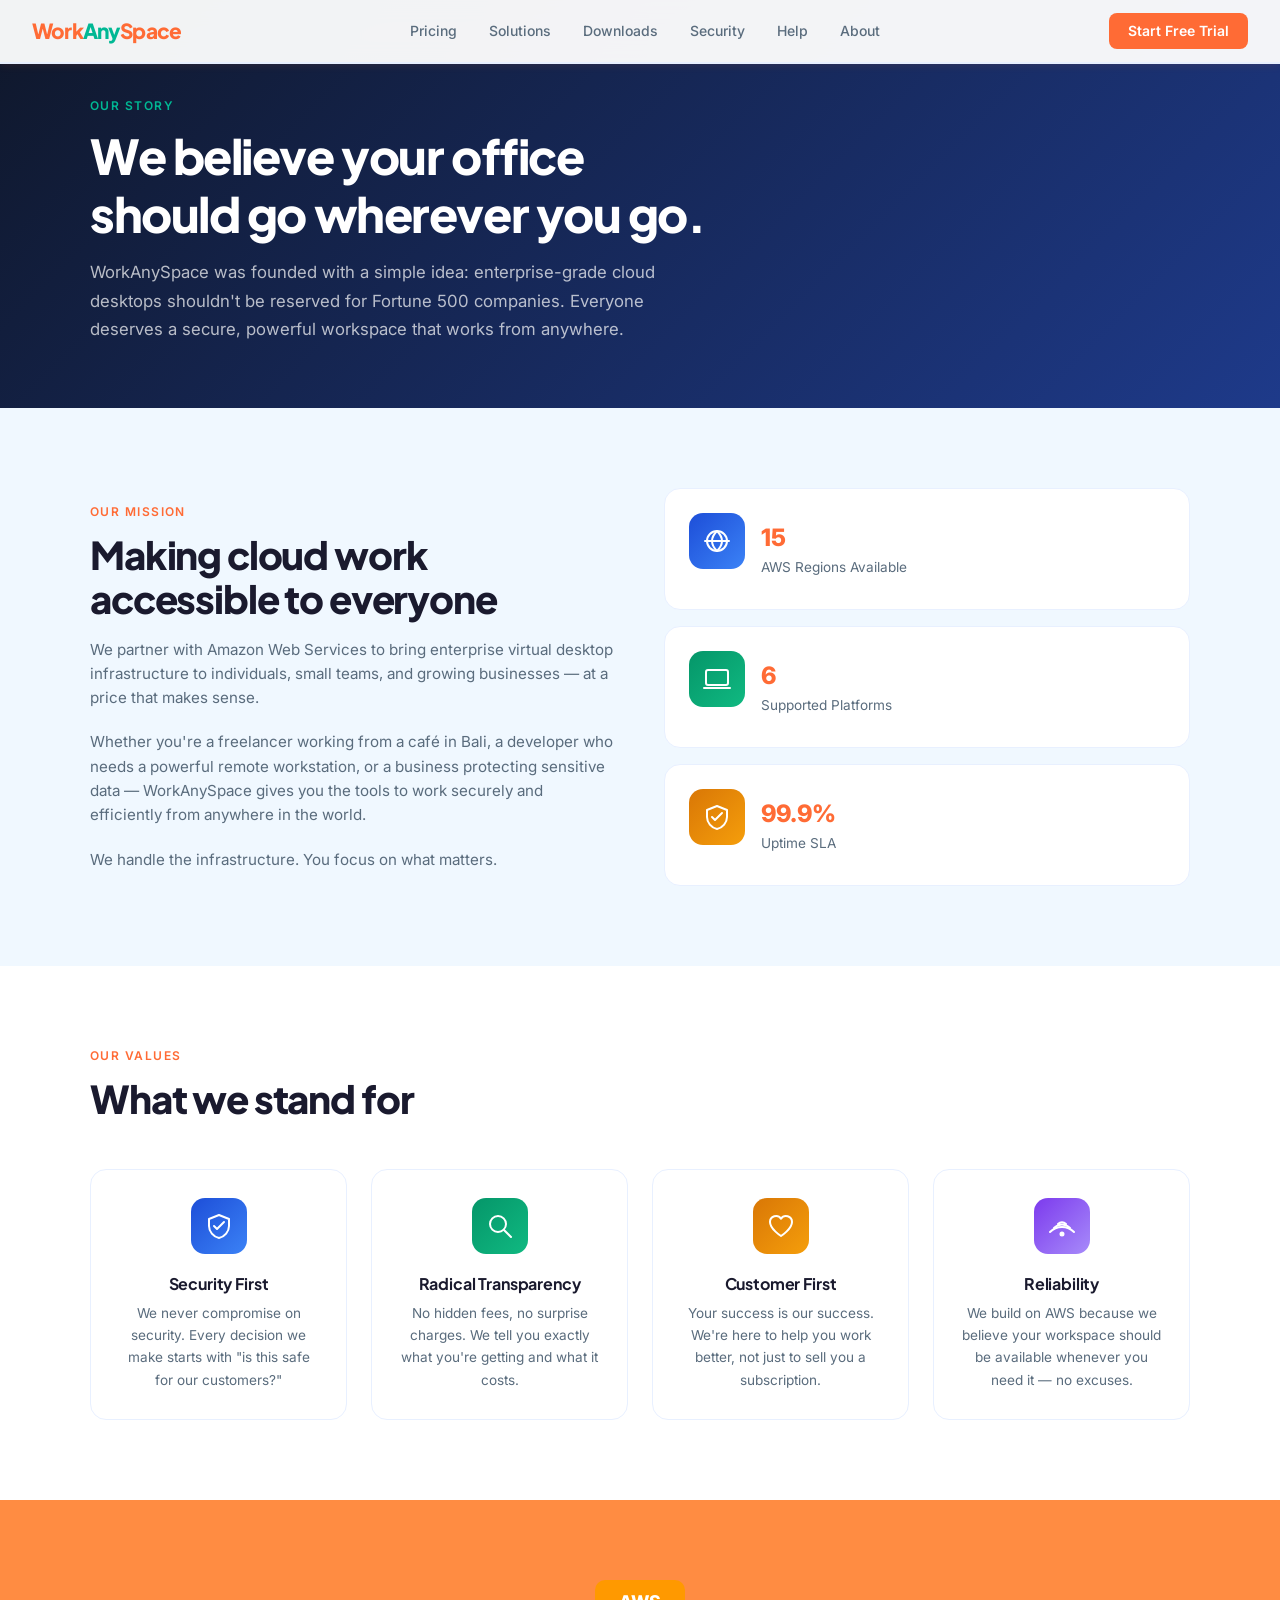
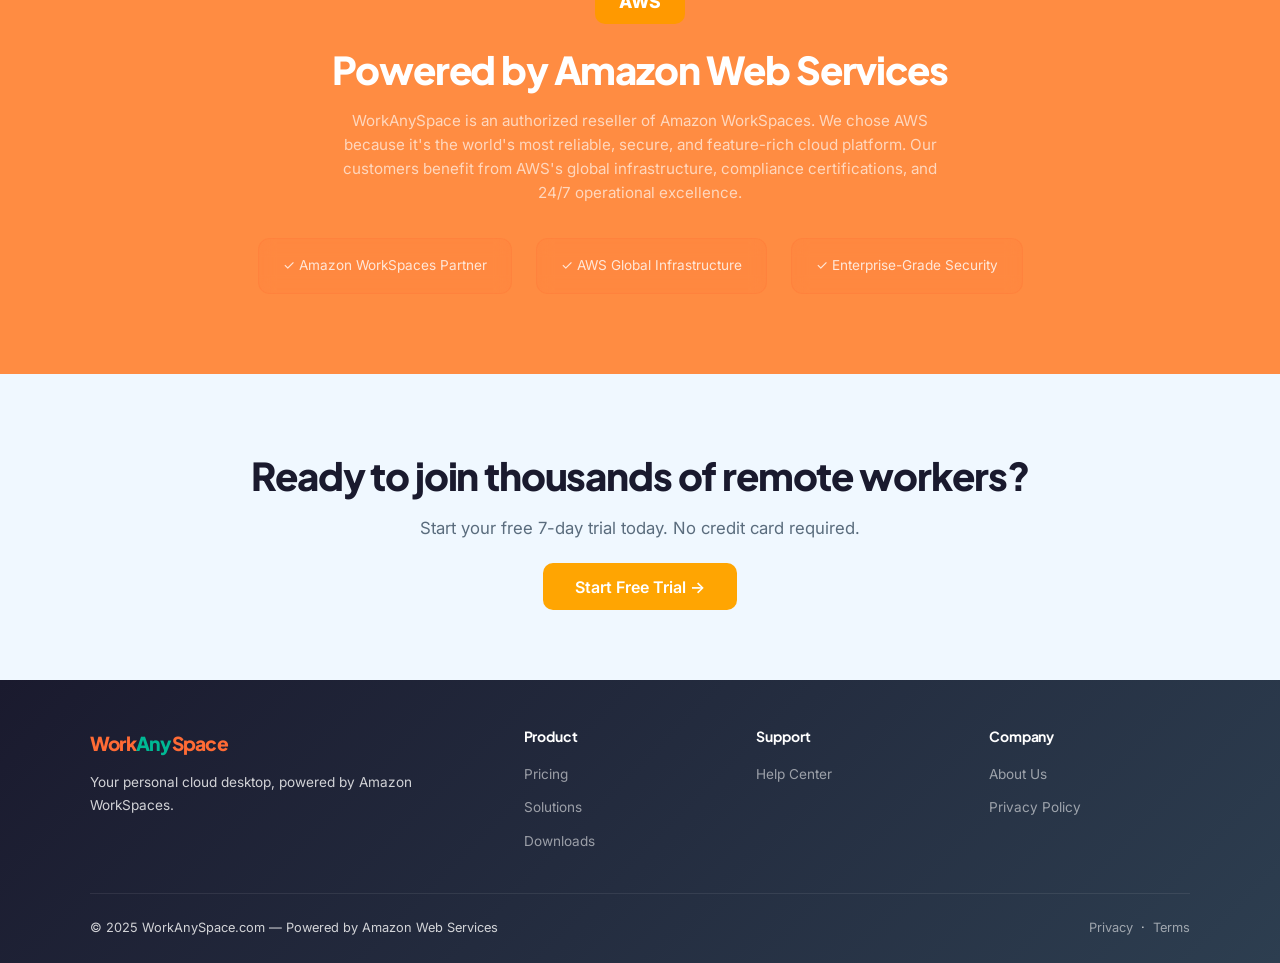
==== commit 4eb7af10: "Add files via upload" ====
--- a/about.html
+++ b/about.html
@@ -5,6 +5,23 @@
   <meta name="viewport" content="width=device-width, initial-scale=1.0" />
   <title>About Us – WorkAnySpace</title>
   <meta name="description" content="Learn about WorkAnySpace — our mission to make cloud desktops accessible to everyone, powered by Amazon Web Services." />
+  <link rel="canonical" href="https://www.workanyspace.com/about.html" />
+  <link rel="icon" type="image/svg+xml" href="data:image/svg+xml,<svg xmlns='http://www.w3.org/2000/svg' viewBox='0 0 32 32'><rect width='32' height='32' rx='8' fill='%231D4ED8'/><text x='50%25' y='54%25' dominant-baseline='middle' text-anchor='middle' font-size='18' font-family='Arial' font-weight='bold' fill='white'>W</text></svg>" />
+
+  <!-- Open Graph / Facebook -->
+  <meta property="og:type" content="website" />
+  <meta property="og:url" content="https://www.workanyspace.com/about.html" />
+  <meta property="og:title" content="About Us – WorkAnySpace" />
+  <meta property="og:description" content="Learn about WorkAnySpace — our mission to make cloud desktops accessible to everyone, powered by Amazon Web Services." />
+  <meta property="og:image" content="https://www.workanyspace.com/workspace-sample.webp" />
+  <meta property="og:site_name" content="WorkAnySpace" />
+
+  <!-- Twitter Card -->
+  <meta name="twitter:card" content="summary_large_image" />
+  <meta name="twitter:title" content="About Us – WorkAnySpace" />
+  <meta name="twitter:description" content="Learn about WorkAnySpace — our mission to make cloud desktops accessible to everyone, powered by Amazon Web Services." />
+  <meta name="twitter:image" content="https://www.workanyspace.com/workspace-sample.webp" />
+
   <link rel="stylesheet" href="styles.css" />
   <!-- Google tag (gtag.js) -->
   <script async src="https://www.googletagmanager.com/gtag/js?id=G-0SPVFYB1VT"></script>
@@ -28,7 +45,6 @@
     <li><a href="about.html">About</a></li>
   </ul>
   <div class="nav-actions">
-    <a href="dashboard.html" class="btn-outline">Login</a>
     <a href="pricing.html" class="btn-primary">Start Free Trial</a>
   </div>
 </nav>
@@ -128,7 +144,7 @@
 <section style="background: var(--bg-light); text-align:center;">
   <div class="section-inner">
     <h2 class="section-title">Ready to join thousands of remote workers?</h2>
-    <p class="section-sub" style="margin: 0 auto 2rem;">Start your free 30-day trial today. No credit card required.</p>
+    <p class="section-sub" style="margin: 0 auto 2rem;">Start your free 7-day trial today. No credit card required.</p>
     <a href="pricing.html" class="btn-primary btn-large btn-orange">Start Free Trial →</a>
   </div>
 </section>
@@ -146,7 +162,6 @@
     </ul></div>
     <div class="footer-col"><h4>Support</h4><ul>
       <li><a href="help.html">Help Center</a></li>
-      <li><a href="dashboard.html">Client Portal</a></li>
     </ul></div>
     <div class="footer-col"><h4>Company</h4><ul>
       <li><a href="about.html">About Us</a></li>
@@ -159,5 +174,21 @@
   </div>
 </footer>
 
+<script>
+  (function(d,t) {
+    var BASE_URL="https://app.chatwoot.com";
+    var g=d.createElement(t),s=d.getElementsByTagName(t)[0];
+    g.src=BASE_URL+"/packs/js/sdk.js";
+    g.async = true;
+    s.parentNode.insertBefore(g,s);
+    g.onload=function(){
+      window.chatwootSDK.run({
+        websiteToken: 'YqMaUxyNu1opMcPJSpZGg3Go',
+        baseUrl: BASE_URL
+      })
+    }
+  })(document,"script");
+</script>
+
 </body>
 </html>
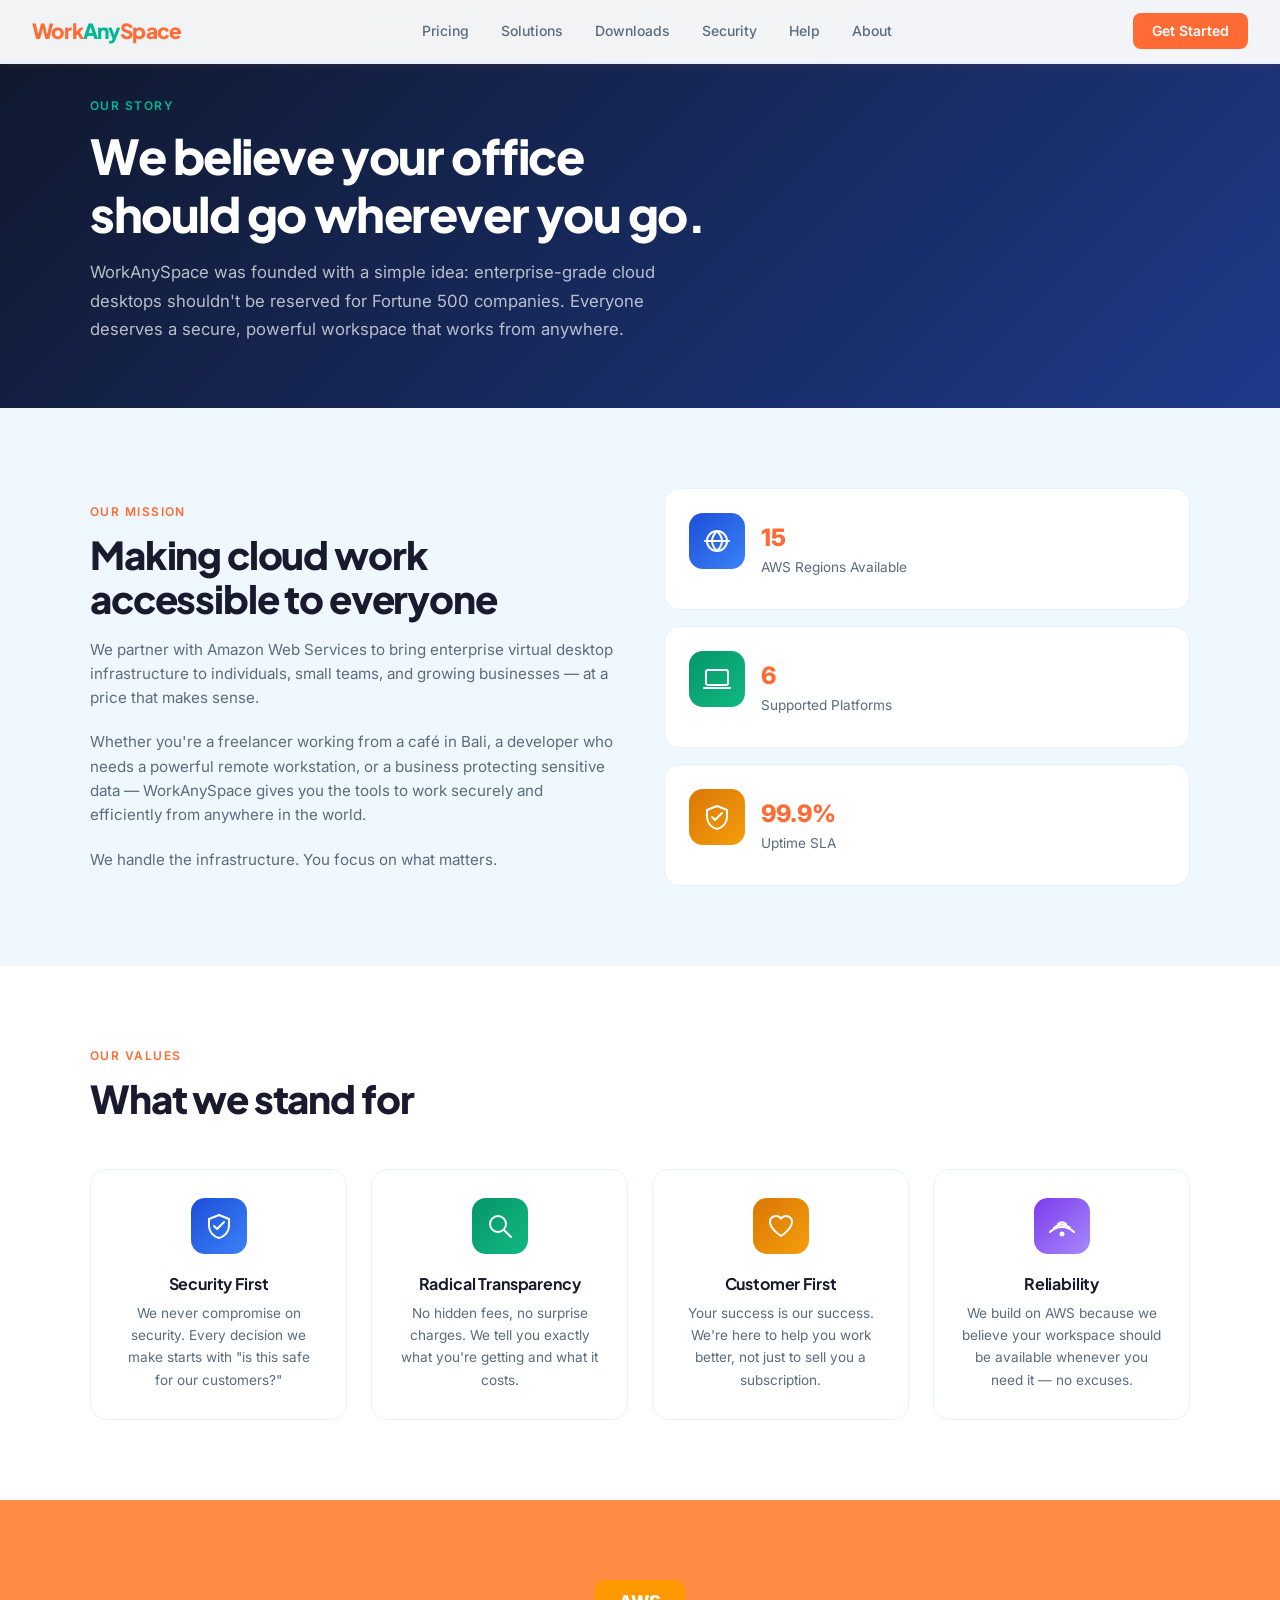
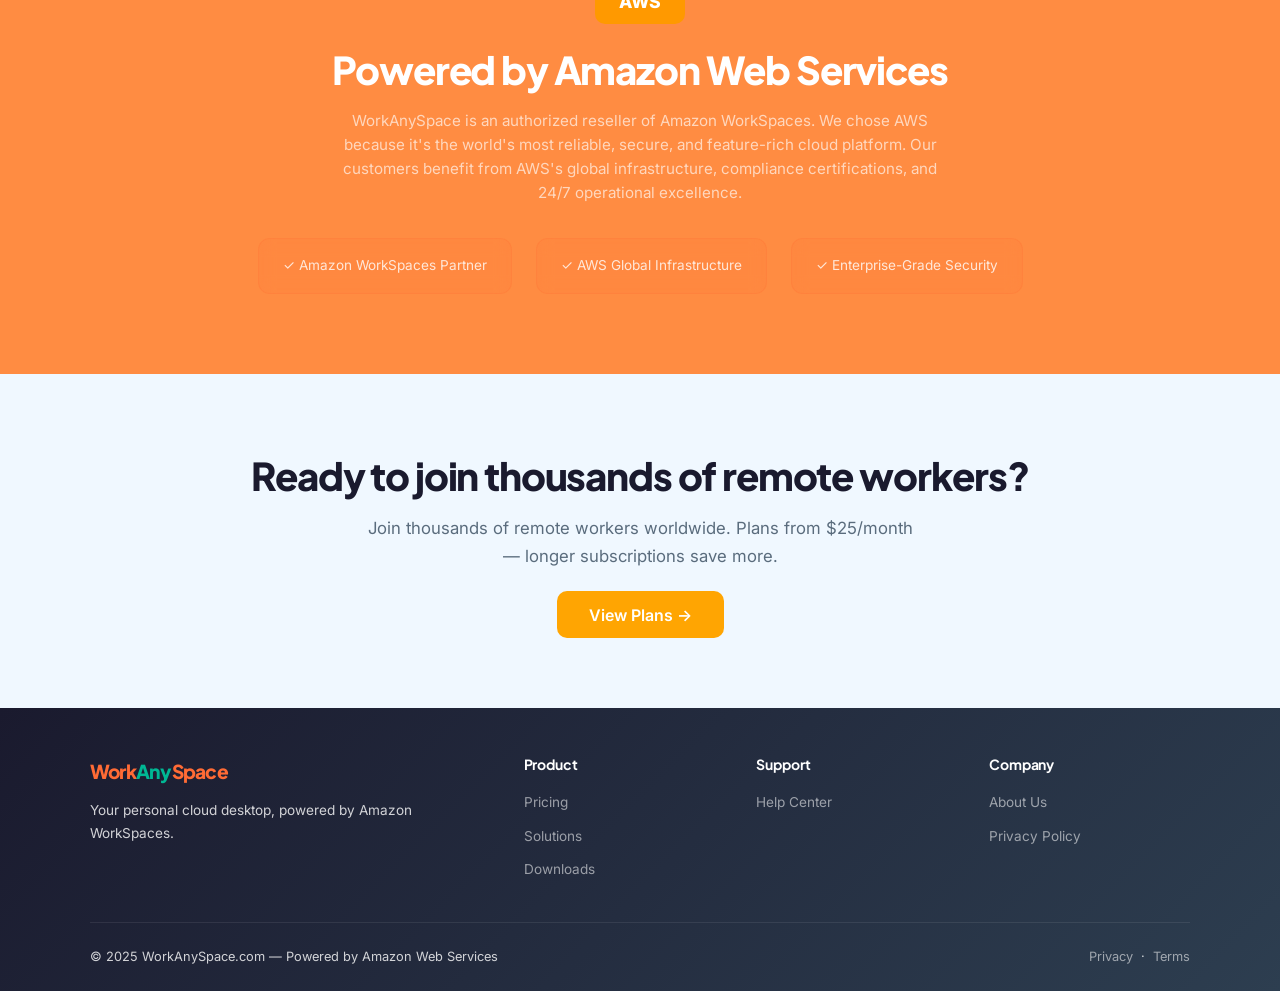
==== commit 6a7bbb18: "Add files via upload" ====
--- a/about.html
+++ b/about.html
@@ -45,7 +45,7 @@
     <li><a href="about.html">About</a></li>
   </ul>
   <div class="nav-actions">
-    <a href="pricing.html" class="btn-primary">Start Free Trial</a>
+    <a href="pricing.html" class="btn-primary">Get Started</a>
   </div>
 </nav>
 
@@ -144,8 +144,8 @@
 <section style="background: var(--bg-light); text-align:center;">
   <div class="section-inner">
     <h2 class="section-title">Ready to join thousands of remote workers?</h2>
-    <p class="section-sub" style="margin: 0 auto 2rem;">Start your free 7-day trial today. No credit card required.</p>
-    <a href="pricing.html" class="btn-primary btn-large btn-orange">Start Free Trial →</a>
+    <p class="section-sub" style="margin: 0 auto 2rem;">Join thousands of remote workers worldwide. Plans from $25/month — longer subscriptions save more.</p>
+    <a href="pricing.html" class="btn-primary btn-large btn-orange">View Plans →</a>
   </div>
 </section>
 
